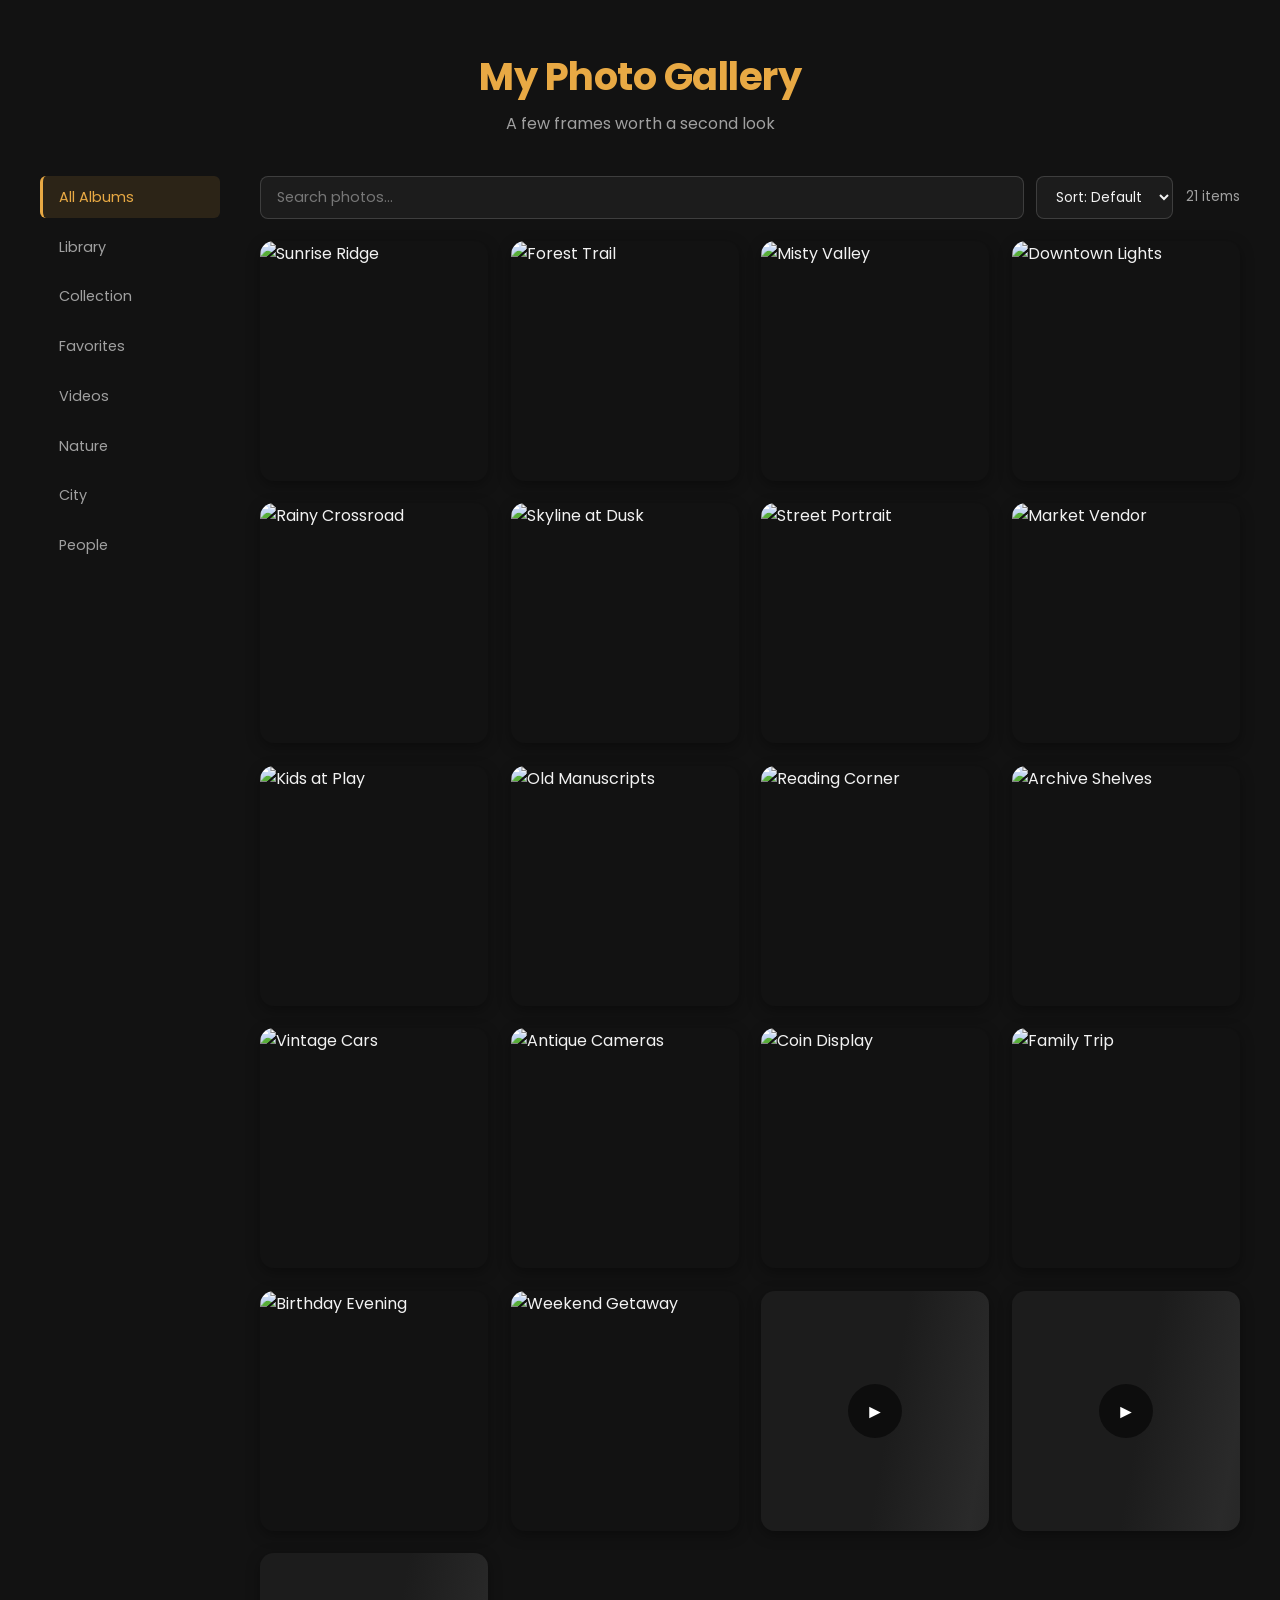
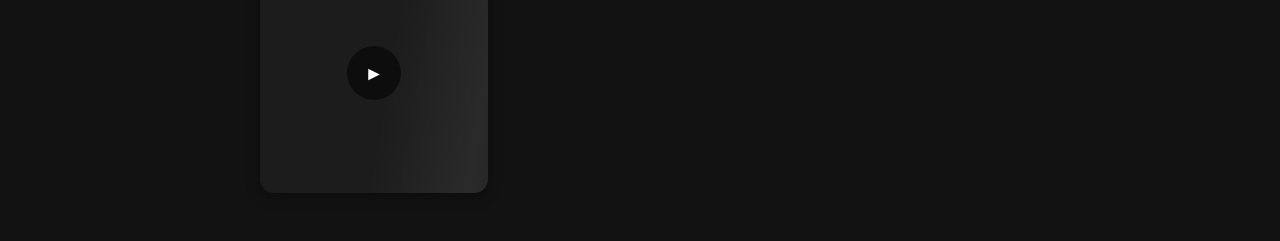
==== Photo Gallery/index.html @ d9623401 "Add files via upload" ====
<!DOCTYPE html>
<html lang="en">
<head>
<meta charset="UTF-8">
<meta name="viewport" content="width=device-width, initial-scale=1.0">
<title>My Photo Gallery</title>
<link rel="icon" href="data:image/svg+xml,<svg xmlns=%22http://www.w3.org/2000/svg%22 viewBox=%220 0 100 100%22><text y=%22.9em%22 font-size=%2290%22>📸</text></svg>">
<link rel="preconnect" href="https://fonts.googleapis.com">
<link href="https://fonts.googleapis.com/css2?family=Poppins:wght@400;600;700&display=swap" rel="stylesheet">
<link rel="stylesheet" href="style.css">
</head>
<body>

<header>
<h1>My Photo Gallery</h1>
<p class="subtitle">A few frames worth a second look</p>
</header>

<div class="layout">

<!-- Sidebar -->
<nav class="sidebar">
<button class="filter-btn active" data-filter="all">All Albums</button>
<button class="filter-btn" data-filter="library">Library</button>
<button class="filter-btn" data-filter="collection">Collection</button>
<button class="filter-btn" data-filter="favorites">Favorites</button>
<button class="filter-btn" data-filter="videos">Videos</button>
<button class="filter-btn" data-filter="nature">Nature</button>
<button class="filter-btn" data-filter="city">City</button>
<button class="filter-btn" data-filter="people">People</button>
</nav>

<!-- Gallery -->
<div class="gallery-wrap">
<div class="controls">
<input type="text" id="searchInput" placeholder="Search photos..." class="search-box">
<select id="sortSelect" class="sort-select">
<option value="default">Sort: Default</option>
<option value="name-asc">Name: A → Z</option>
<option value="name-desc">Name: Z → A</option>
<option value="category">Category</option>
</select>
<span class="photo-count" id="photoCount"></span>
</div>

<div class="gallery">
<div class="photo-card"><img class="gallery-media" src="https://picsum.photos/seed/nature1/400/300" alt="Sunrise Ridge" data-category="nature"></div>
<div class="photo-card"><img class="gallery-media" src="https://picsum.photos/seed/nature2/400/300" alt="Forest Trail" data-category="nature"></div>
<div class="photo-card"><img class="gallery-media" src="https://picsum.photos/seed/nature3/400/300" alt="Misty Valley" data-category="nature"></div>

<div class="photo-card"><img class="gallery-media" src="https://picsum.photos/seed/city1/400/300" alt="Downtown Lights" data-category="city"></div>
<div class="photo-card"><img class="gallery-media" src="https://picsum.photos/seed/city2/400/300" alt="Rainy Crossroad" data-category="city"></div>
<div class="photo-card"><img class="gallery-media" src="https://picsum.photos/seed/city3/400/300" alt="Skyline at Dusk" data-category="city"></div>

<div class="photo-card"><img class="gallery-media" src="https://picsum.photos/seed/people1/400/300" alt="Street Portrait" data-category="people"></div>
<div class="photo-card"><img class="gallery-media" src="https://picsum.photos/seed/people2/400/300" alt="Market Vendor" data-category="people"></div>
<div class="photo-card"><img class="gallery-media" src="https://picsum.photos/seed/people3/400/300" alt="Kids at Play" data-category="people"></div>

<div class="photo-card"><img class="gallery-media" src="https://picsum.photos/seed/library1/400/300" alt="Old Manuscripts" data-category="library"></div>
<div class="photo-card"><img class="gallery-media" src="https://picsum.photos/seed/library2/400/300" alt="Reading Corner" data-category="library"></div>
<div class="photo-card"><img class="gallery-media" src="https://picsum.photos/seed/library3/400/300" alt="Archive Shelves" data-category="library"></div>

<div class="photo-card"><img class="gallery-media" src="https://picsum.photos/seed/collection1/400/300" alt="Vintage Cars" data-category="collection"></div>
<div class="photo-card"><img class="gallery-media" src="https://picsum.photos/seed/collection2/400/300" alt="Antique Cameras" data-category="collection"></div>
<div class="photo-card"><img class="gallery-media" src="https://picsum.photos/seed/collection3/400/300" alt="Coin Display" data-category="collection"></div>

<div class="photo-card"><img class="gallery-media" src="https://picsum.photos/seed/favorites1/400/300" alt="Family Trip" data-category="favorites"></div>
<div class="photo-card"><img class="gallery-media" src="https://picsum.photos/seed/favorites2/400/300" alt="Birthday Evening" data-category="favorites"></div>
<div class="photo-card"><img class="gallery-media" src="https://picsum.photos/seed/favorites3/400/300" alt="Weekend Getaway" data-category="favorites"></div>

<div class="photo-card">
  <video class="gallery-media" data-category="videos" data-title="Big Buck Bunny" data-type="video" poster="https://picsum.photos/seed/videoposter1/400/300" preload="metadata" muted playsinline>
    <source src="https://commondatastorage.googleapis.com/gtv-videos-bucket/sample/BigBuckBunny.mp4" type="video/mp4">
  </video>
  <span class="play-icon">&#9658;</span>
</div>
<div class="photo-card">
  <video class="gallery-media" data-category="videos" data-title="Elephants Dream" data-type="video" poster="https://picsum.photos/seed/videoposter2/400/300" preload="metadata" muted playsinline>
    <source src="https://commondatastorage.googleapis.com/gtv-videos-bucket/sample/ElephantsDream.mp4" type="video/mp4">
  </video>
  <span class="play-icon">&#9658;</span>
</div>
<div class="photo-card">
  <video class="gallery-media" data-category="videos" data-title="For Bigger Blazes" data-type="video" poster="https://picsum.photos/seed/videoposter3/400/300" preload="metadata" muted playsinline>
    <source src="https://commondatastorage.googleapis.com/gtv-videos-bucket/sample/ForBiggerBlazes.mp4" type="video/mp4">
  </video>
  <span class="play-icon">&#9658;</span>
</div>
</div>
</div>

</div>

<!-- Lightbox overlay -->
<div class="lightbox" id="lightbox">
<span class="close-btn" id="closeBtn">&times;</span>
<span class="arrow prev" id="prevBtn">&#10094;</span>
<img id="lightbox-img" src="" alt="">
<video id="lightbox-video" controls playsinline></video>
<span class="arrow next" id="nextBtn">&#10095;</span>
<div class="lb-counter" id="lbCounter"></div>
</div>

<script src="script.js"></script>
</body>
</html>
---- Photo Gallery/style.css ----
:root {
  --accent: #e8a944;
}

* {
  box-sizing: border-box;
}

body {
  font-family: 'Poppins', sans-serif;
  background: #121212;
  color: #f2f2f2;
  margin: 0;
  padding: 3rem 1.5rem;
}

header {
  text-align: center;
  margin-bottom: 2.5rem;
}

h1 {
  font-size: 2.4rem;
  font-weight: 700;
  margin: 0 0 0.4rem;
  letter-spacing: -0.5px;
  color: var(--accent);
}

.subtitle {
  color: #a0a0a0;
  font-size: 1rem;
  margin: 0;
}

/* ---- Layout ---- */
.layout {
  display: flex;
  gap: 2.5rem;
  max-width: 1200px;
  margin: 0 auto;
  align-items: flex-start;
}

/* ---- Sidebar ---- */
.sidebar {
  display: flex;
  flex-direction: column;
  gap: 0.5rem;
  width: 180px;
  flex-shrink: 0;
  position: sticky;
  top: 2rem;
}

.filter-btn {
  font-family: 'Poppins', sans-serif;
  font-size: 0.9rem;
  text-align: left;
  padding: 0.65rem 1rem;
  border: none;
  border-left: 3px solid transparent;
  border-radius: 6px;
  background: transparent;
  color: #a0a0a0;
  cursor: pointer;
  transition: background 0.25s ease, color 0.25s ease, border-color 0.25s ease;
}

.filter-btn:hover {
  background: rgba(255, 255, 255, 0.06);
  color: #ffffff;
}

.filter-btn.active {
  background: rgba(232, 169, 68, 0.12);
  color: var(--accent);
  border-left: 3px solid var(--accent);
}

/* ---- Controls bar ---- */
.gallery-wrap {
  flex: 1;
  min-width: 0;
}

.controls {
  display: flex;
  align-items: center;
  gap: 0.8rem;
  flex-wrap: wrap;
  margin-bottom: 1.4rem;
}

.search-box {
  font-family: 'Poppins', sans-serif;
  font-size: 0.9rem;
  padding: 0.6rem 1rem;
  border: 1px solid rgba(255, 255, 255, 0.15);
  border-radius: 8px;
  background: #1c1c1c;
  color: #f2f2f2;
  flex: 1;
  min-width: 160px;
  outline: none;
  transition: border-color 0.25s ease;
}

.search-box:focus {
  border-color: var(--accent);
}

.search-box::placeholder {
  color: #777;
}

.sort-select {
  font-family: 'Poppins', sans-serif;
  font-size: 0.85rem;
  padding: 0.6rem 0.9rem;
  border: 1px solid rgba(255, 255, 255, 0.15);
  border-radius: 8px;
  background: #1c1c1c;
  color: #f2f2f2;
  cursor: pointer;
  outline: none;
}

.photo-count {
  font-size: 0.85rem;
  color: #a0a0a0;
  white-space: nowrap;
}

/* ---- Gallery grid ---- */
.gallery {
  display: grid;
  grid-template-columns: repeat(auto-fit, minmax(220px, 1fr));
  gap: 1.4rem;
}

.photo-card {
  position: relative;
  border-radius: 14px;
  overflow: hidden;
  box-shadow: 0 4px 14px rgba(0, 0, 0, 0.35);
  background: linear-gradient(100deg, #1c1c1c 30%, #2a2a2a 50%, #1c1c1c 70%);
  background-size: 200% 100%;
  animation: shimmer 1.4s ease-in-out infinite;
  transform: perspective(700px) rotateX(0deg) rotateY(0deg) translateY(0) scale(1);
  transition: transform 0.15s ease-out, box-shadow 0.35s ease;
  will-change: transform;
}

.photo-card:hover {
  box-shadow: 0 16px 32px rgba(232, 169, 68, 0.18), 0 10px 24px rgba(0, 0, 0, 0.5);
}

.photo-card.loaded {
  animation: none;
  background: none;
}

@keyframes shimmer {
  0%   { background-position: 200% 0; }
  100% { background-position: -200% 0; }
}

.gallery img.gallery-media {
  width: 100%;
  height: 240px;
  object-fit: cover;
  display: block;
  cursor: pointer;
  opacity: 0;
  transform: scale(1.04);
  transition: opacity 0.6s ease, transform 0.6s ease, filter 0.35s ease;
  pointer-events: none;
}

.gallery img.gallery-media.loaded {
  opacity: 1;
  transform: scale(1);
}

.photo-card:hover img.gallery-media.loaded {
  filter: brightness(1.05);
}

/* ---- Video thumbnails ---- */
video.gallery-media {
  width: 100%;
  height: 240px;
  object-fit: cover;
  display: block;
  cursor: pointer;
  opacity: 0;
  transform: scale(1.04);
  transition: opacity 0.6s ease, transform 0.6s ease, filter 0.35s ease;
}

video.gallery-media.loaded {
  opacity: 1;
  transform: scale(1);
}

.play-icon {
  position: absolute;
  top: 50%;
  left: 50%;
  transform: translate(-50%, -50%);
  width: 54px;
  height: 54px;
  border-radius: 50%;
  background: rgba(0, 0, 0, 0.55);
  color: #fff;
  display: flex;
  align-items: center;
  justify-content: center;
  font-size: 1.2rem;
  pointer-events: none;
  transition: background 0.25s ease, transform 0.25s ease;
}

.photo-card:hover .play-icon {
  background: var(--accent);
  transform: translate(-50%, -50%) scale(1.1);
}

/* ---- Lightbox ---- */
.lightbox {
  display: none;
  position: fixed;
  top: 0;
  left: 0;
  width: 100%;
  height: 100%;
  background: rgba(0, 0, 0, 0.94);
  justify-content: center;
  align-items: center;
  z-index: 999;
  backdrop-filter: blur(4px);
}

.lightbox.active {
  display: flex;
}

.lightbox img {
  max-width: 85%;
  max-height: 80%;
  border-radius: 10px;
  box-shadow: 0 20px 50px rgba(0, 0, 0, 0.6);
  animation: fadeIn 0.35s ease;
}

#lightbox-video {
  max-width: 85%;
  max-height: 80%;
  border-radius: 10px;
  box-shadow: 0 20px 50px rgba(0, 0, 0, 0.6);
  display: none;
}

#lightbox-video.active {
  display: block;
}

@keyframes fadeIn {
  from { opacity: 0; transform: scale(0.94); }
  to   { opacity: 1; transform: scale(1); }
}

.close-btn,
.arrow {
  position: absolute;
  color: #f2f2f2;
  font-size: 1.8rem;
  cursor: pointer;
  user-select: none;
  width: 46px;
  height: 46px;
  display: flex;
  align-items: center;
  justify-content: center;
  border-radius: 50%;
  background: rgba(255, 255, 255, 0.08);
  transition: background 0.25s ease, transform 0.25s ease, color 0.25s ease;
}

.close-btn:hover,
.arrow:hover {
  background: rgba(232, 169, 68, 0.15);
  color: var(--accent);
  transform: scale(1.08);
}

.close-btn {
  top: 24px;
  right: 30px;
}

.arrow.prev {
  left: 25px;
  top: 50%;
  transform: translateY(-50%);
}

.arrow.prev:hover {
  transform: translateY(-50%) scale(1.08);
}

.arrow.next {
  right: 25px;
  top: 50%;
  transform: translateY(-50%);
}

.arrow.next:hover {
  transform: translateY(-50%) scale(1.08);
}

.lb-counter {
  position: absolute;
  bottom: 24px;
  left: 50%;
  transform: translateX(-50%);
  font-size: 0.85rem;
  color: var(--accent);
  letter-spacing: 0.03em;
}

/* ---- Mobile overrides ---- */
@media (max-width: 500px) {
  .layout {
    flex-direction: column;
  }
  .sidebar {
    flex-direction: row;
    flex-wrap: wrap;
    width: 100%;
    position: static;
  }
  .filter-btn {
    border-left: none;
    border-bottom: 3px solid transparent;
  }
  .filter-btn.active {
    border-left: none;
    border-bottom: 3px solid var(--accent);
  }
  h1 {
    font-size: 1.8rem;
  }
  .gallery img.gallery-media,
  video.gallery-media {
    height: 180px;
  }
  .close-btn, .arrow {
    width: 38px;
    height: 38px;
    font-size: 1.3rem;
  }
  .photo-card {
    transform: none !important;
  }
}
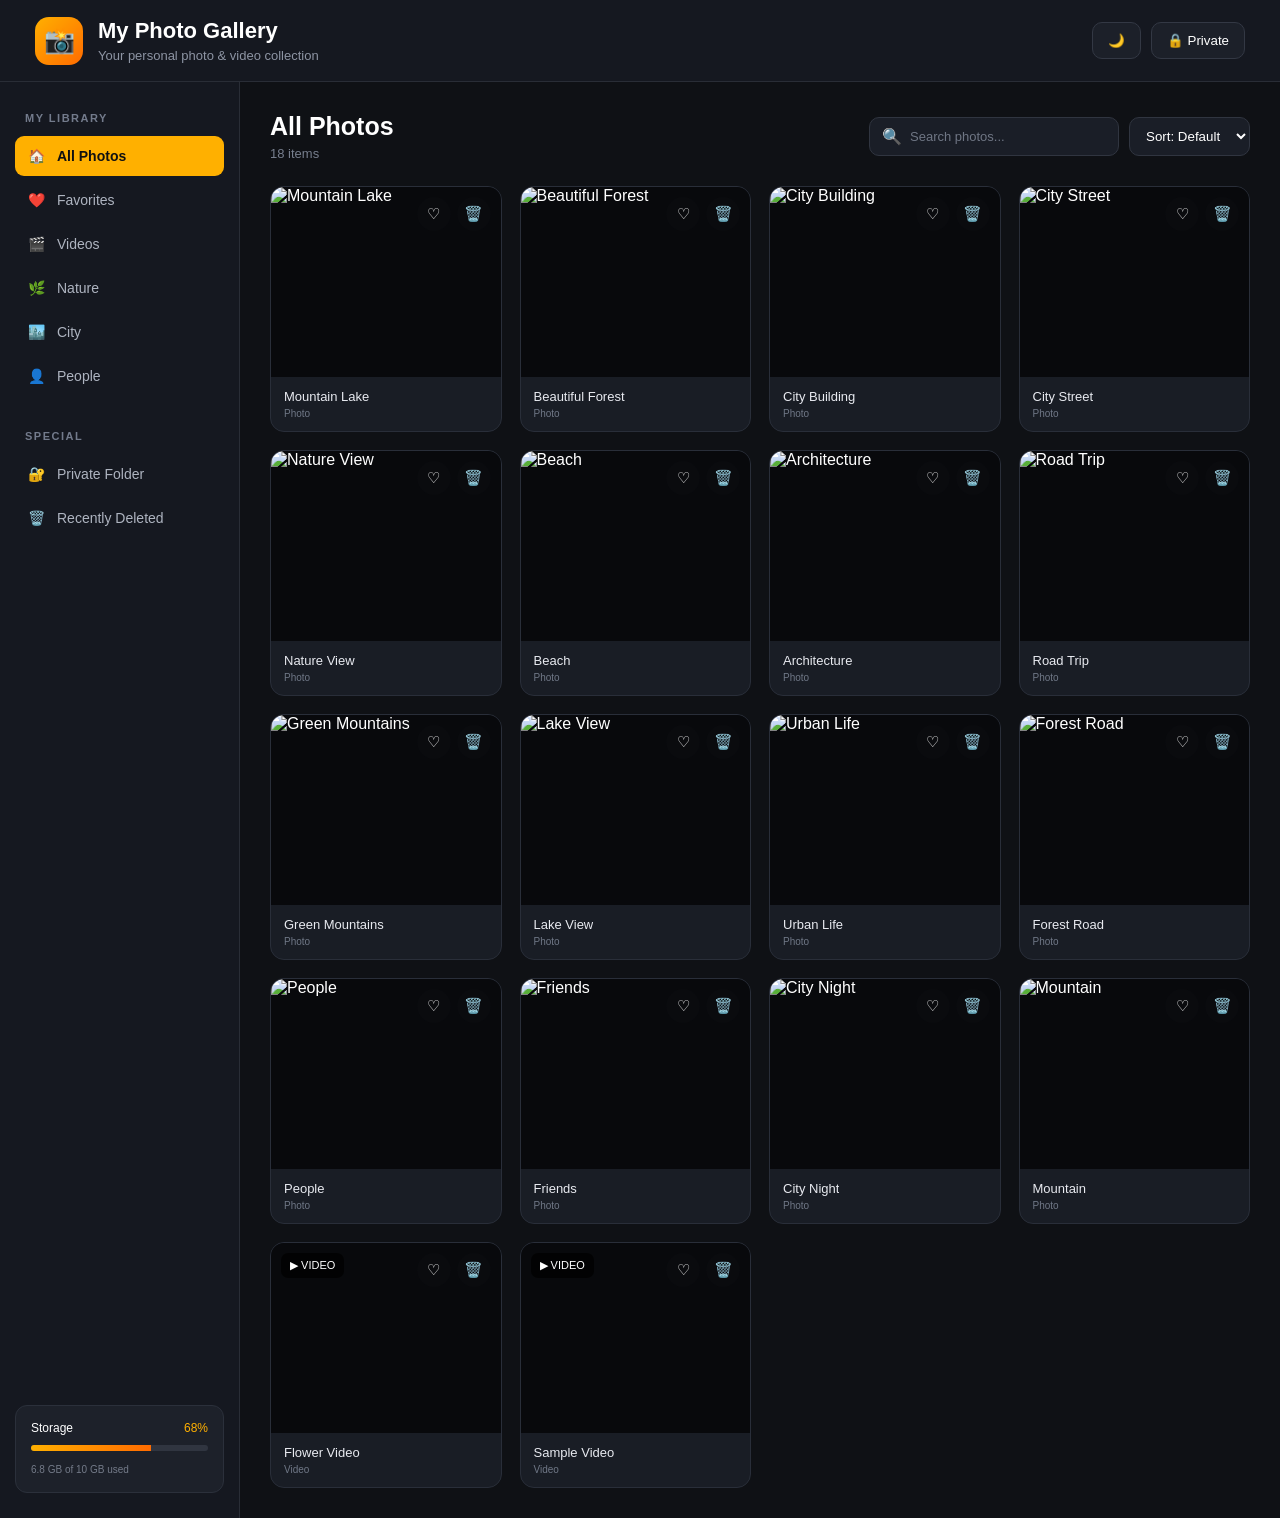
==== commit 392fd641: "Add files via upload" ====
--- a/Photo Gallery/index.html
+++ b/Photo Gallery/index.html
@@ -1,106 +1,298 @@
 <!DOCTYPE html>
 <html lang="en">
+
 <head>
-<meta charset="UTF-8">
-<meta name="viewport" content="width=device-width, initial-scale=1.0">
-<title>My Photo Gallery</title>
-<link rel="icon" href="data:image/svg+xml,<svg xmlns=%22http://www.w3.org/2000/svg%22 viewBox=%220 0 100 100%22><text y=%22.9em%22 font-size=%2290%22>📸</text></svg>">
-<link rel="preconnect" href="https://fonts.googleapis.com">
-<link href="https://fonts.googleapis.com/css2?family=Poppins:wght@400;600;700&display=swap" rel="stylesheet">
-<link rel="stylesheet" href="style.css">
+    <meta charset="UTF-8">
+    <meta name="viewport" content="width=device-width, initial-scale=1.0">
+
+    <title>My Photo Gallery</title>
+
+    <link rel="stylesheet" href="style.css">
 </head>
+
 <body>
 
-<header>
-<h1>My Photo Gallery</h1>
-<p class="subtitle">A few frames worth a second look</p>
-</header>
-
-<div class="layout">
-
-<!-- Sidebar -->
-<nav class="sidebar">
-<button class="filter-btn active" data-filter="all">All Albums</button>
-<button class="filter-btn" data-filter="library">Library</button>
-<button class="filter-btn" data-filter="collection">Collection</button>
-<button class="filter-btn" data-filter="favorites">Favorites</button>
-<button class="filter-btn" data-filter="videos">Videos</button>
-<button class="filter-btn" data-filter="nature">Nature</button>
-<button class="filter-btn" data-filter="city">City</button>
-<button class="filter-btn" data-filter="people">People</button>
-</nav>
-
-<!-- Gallery -->
-<div class="gallery-wrap">
-<div class="controls">
-<input type="text" id="searchInput" placeholder="Search photos..." class="search-box">
-<select id="sortSelect" class="sort-select">
-<option value="default">Sort: Default</option>
-<option value="name-asc">Name: A → Z</option>
-<option value="name-desc">Name: Z → A</option>
-<option value="category">Category</option>
-</select>
-<span class="photo-count" id="photoCount"></span>
-</div>
-
-<div class="gallery">
-<div class="photo-card"><img class="gallery-media" src="https://picsum.photos/seed/nature1/400/300" alt="Sunrise Ridge" data-category="nature"></div>
-<div class="photo-card"><img class="gallery-media" src="https://picsum.photos/seed/nature2/400/300" alt="Forest Trail" data-category="nature"></div>
-<div class="photo-card"><img class="gallery-media" src="https://picsum.photos/seed/nature3/400/300" alt="Misty Valley" data-category="nature"></div>
-
-<div class="photo-card"><img class="gallery-media" src="https://picsum.photos/seed/city1/400/300" alt="Downtown Lights" data-category="city"></div>
-<div class="photo-card"><img class="gallery-media" src="https://picsum.photos/seed/city2/400/300" alt="Rainy Crossroad" data-category="city"></div>
-<div class="photo-card"><img class="gallery-media" src="https://picsum.photos/seed/city3/400/300" alt="Skyline at Dusk" data-category="city"></div>
-
-<div class="photo-card"><img class="gallery-media" src="https://picsum.photos/seed/people1/400/300" alt="Street Portrait" data-category="people"></div>
-<div class="photo-card"><img class="gallery-media" src="https://picsum.photos/seed/people2/400/300" alt="Market Vendor" data-category="people"></div>
-<div class="photo-card"><img class="gallery-media" src="https://picsum.photos/seed/people3/400/300" alt="Kids at Play" data-category="people"></div>
-
-<div class="photo-card"><img class="gallery-media" src="https://picsum.photos/seed/library1/400/300" alt="Old Manuscripts" data-category="library"></div>
-<div class="photo-card"><img class="gallery-media" src="https://picsum.photos/seed/library2/400/300" alt="Reading Corner" data-category="library"></div>
-<div class="photo-card"><img class="gallery-media" src="https://picsum.photos/seed/library3/400/300" alt="Archive Shelves" data-category="library"></div>
-
-<div class="photo-card"><img class="gallery-media" src="https://picsum.photos/seed/collection1/400/300" alt="Vintage Cars" data-category="collection"></div>
-<div class="photo-card"><img class="gallery-media" src="https://picsum.photos/seed/collection2/400/300" alt="Antique Cameras" data-category="collection"></div>
-<div class="photo-card"><img class="gallery-media" src="https://picsum.photos/seed/collection3/400/300" alt="Coin Display" data-category="collection"></div>
-
-<div class="photo-card"><img class="gallery-media" src="https://picsum.photos/seed/favorites1/400/300" alt="Family Trip" data-category="favorites"></div>
-<div class="photo-card"><img class="gallery-media" src="https://picsum.photos/seed/favorites2/400/300" alt="Birthday Evening" data-category="favorites"></div>
-<div class="photo-card"><img class="gallery-media" src="https://picsum.photos/seed/favorites3/400/300" alt="Weekend Getaway" data-category="favorites"></div>
-
-<div class="photo-card">
-  <video class="gallery-media" data-category="videos" data-title="Big Buck Bunny" data-type="video" poster="https://picsum.photos/seed/videoposter1/400/300" preload="metadata" muted playsinline>
-    <source src="https://commondatastorage.googleapis.com/gtv-videos-bucket/sample/BigBuckBunny.mp4" type="video/mp4">
-  </video>
-  <span class="play-icon">&#9658;</span>
-</div>
-<div class="photo-card">
-  <video class="gallery-media" data-category="videos" data-title="Elephants Dream" data-type="video" poster="https://picsum.photos/seed/videoposter2/400/300" preload="metadata" muted playsinline>
-    <source src="https://commondatastorage.googleapis.com/gtv-videos-bucket/sample/ElephantsDream.mp4" type="video/mp4">
-  </video>
-  <span class="play-icon">&#9658;</span>
-</div>
-<div class="photo-card">
-  <video class="gallery-media" data-category="videos" data-title="For Bigger Blazes" data-type="video" poster="https://picsum.photos/seed/videoposter3/400/300" preload="metadata" muted playsinline>
-    <source src="https://commondatastorage.googleapis.com/gtv-videos-bucket/sample/ForBiggerBlazes.mp4" type="video/mp4">
-  </video>
-  <span class="play-icon">&#9658;</span>
-</div>
-</div>
-</div>
-
-</div>
-
-<!-- Lightbox overlay -->
-<div class="lightbox" id="lightbox">
-<span class="close-btn" id="closeBtn">&times;</span>
-<span class="arrow prev" id="prevBtn">&#10094;</span>
-<img id="lightbox-img" src="" alt="">
-<video id="lightbox-video" controls playsinline></video>
-<span class="arrow next" id="nextBtn">&#10095;</span>
-<div class="lb-counter" id="lbCounter"></div>
-</div>
-
-<script src="script.js"></script>
+    <!-- HEADER -->
+    <header>
+
+        <div class="logo-area">
+            <div class="logo">📸</div>
+
+            <div>
+                <h1>My Photo Gallery</h1>
+                <p>Your personal photo & video collection</p>
+            </div>
+        </div>
+
+        <div class="header-actions">
+            <button id="themeButton" class="header-button">
+                🌙
+            </button>
+
+            <button id="privateHeaderButton" class="header-button">
+                🔒 Private
+            </button>
+        </div>
+
+    </header>
+
+
+    <!-- MAIN LAYOUT -->
+    <div class="layout">
+
+        <!-- SIDEBAR -->
+        <aside class="sidebar">
+
+            <h3>MY LIBRARY</h3>
+
+            <button class="filter-btn active" data-category="all">
+                🏠
+                <span>All Photos</span>
+            </button>
+
+            <button class="filter-btn" data-category="favorites">
+                ❤️
+                <span>Favorites</span>
+            </button>
+
+            <button class="filter-btn" data-category="videos">
+                🎬
+                <span>Videos</span>
+            </button>
+
+            <button class="filter-btn" data-category="nature">
+                🌿
+                <span>Nature</span>
+            </button>
+
+            <button class="filter-btn" data-category="city">
+                🏙️
+                <span>City</span>
+            </button>
+
+            <button class="filter-btn" data-category="people">
+                👤
+                <span>People</span>
+            </button>
+
+
+            <h3 class="sidebar-title">SPECIAL</h3>
+
+            <button class="filter-btn" data-category="private">
+                🔐
+                <span>Private Folder</span>
+            </button>
+
+            <button class="filter-btn" data-category="deleted">
+                🗑️
+                <span>Recently Deleted</span>
+            </button>
+
+
+            <div class="sidebar-bottom">
+
+                <div class="storage-box">
+
+                    <div class="storage-title">
+                        <span>Storage</span>
+                        <span>68%</span>
+                    </div>
+
+                    <div class="storage-bar">
+                        <div class="storage-progress"></div>
+                    </div>
+
+                    <small>6.8 GB of 10 GB used</small>
+
+                </div>
+
+            </div>
+
+        </aside>
+
+
+        <!-- MAIN CONTENT -->
+        <main>
+
+            <!-- TOP CONTROLS -->
+            <div class="top-controls">
+
+                <div>
+                    <h2 id="pageTitle">All Photos</h2>
+                    <p id="photoCount">0 items</p>
+                </div>
+
+
+                <div class="controls">
+
+                    <div class="search-box">
+
+                        <span>🔍</span>
+
+                        <input
+                            type="text"
+                            id="searchInput"
+                            placeholder="Search photos..."
+                        >
+
+                    </div>
+
+
+                    <select id="sortSelect">
+
+                        <option value="default">
+                            Sort: Default
+                        </option>
+
+                        <option value="name">
+                            Name
+                        </option>
+
+                        <option value="type">
+                            Type
+                        </option>
+
+                    </select>
+
+                </div>
+
+            </div>
+
+
+            <!-- GALLERY -->
+            <section class="gallery" id="gallery">
+
+                <!-- JavaScript will create gallery items here -->
+
+            </section>
+
+
+            <!-- EMPTY MESSAGE -->
+            <div class="empty-message" id="emptyMessage">
+
+                <div class="empty-icon">📂</div>
+
+                <h2>No items found</h2>
+
+                <p>
+                    There are no photos or videos in this section.
+                </p>
+
+            </div>
+
+        </main>
+
+    </div>
+
+
+    <!-- LIGHTBOX -->
+    <div class="lightbox" id="lightbox">
+
+        <button class="lightbox-close" id="closeLightbox">
+            ✕
+        </button>
+
+
+        <button class="lightbox-arrow previous" id="previousButton">
+            ❮
+        </button>
+
+
+        <div class="lightbox-content">
+
+            <img
+                id="lightboxImage"
+                src=""
+                alt="Preview"
+            >
+
+
+            <video
+                id="lightboxVideo"
+                controls
+                playsinline
+            >
+                <source id="lightboxVideoSource" src="">
+                Your browser does not support video.
+            </video>
+
+
+            <div class="lightbox-info">
+
+                <h3 id="lightboxTitle">
+                    Photo
+                </h3>
+
+                <p id="lightboxCounter">
+                    1 / 1
+                </p>
+
+            </div>
+
+        </div>
+
+
+        <button class="lightbox-arrow next" id="nextButton">
+            ❯
+        </button>
+
+    </div>
+
+
+    <!-- PASSWORD MODAL -->
+    <div class="password-modal" id="passwordModal">
+
+        <div class="password-box">
+
+            <div class="lock-icon">
+                🔐
+            </div>
+
+            <h2>Private Folder</h2>
+
+            <p>
+                Enter your password to continue.
+            </p>
+
+            <input
+                type="password"
+                id="privatePassword"
+                placeholder="Enter password"
+            >
+
+            <p
+                class="password-error"
+                id="passwordError"
+            >
+                Incorrect password
+            </p>
+
+            <div class="password-buttons">
+
+                <button
+                    class="cancel-button"
+                    id="cancelPassword"
+                >
+                    Cancel
+                </button>
+
+                <button
+                    class="unlock-button"
+                    id="unlockPassword"
+                >
+                    Unlock
+                </button>
+
+            </div>
+
+        </div>
+
+    </div>
+
+
+    <!-- JAVASCRIPT -->
+    <script src="script.js"></script>
+
 </body>
+
 </html>
--- a/Photo Gallery/style.css
+++ b/Photo Gallery/style.css
@@ -1,367 +1,1059 @@
-:root {
-  --accent: #e8a944;
-}
+/* ================================
+   GENERAL
+================================ */
 
 * {
-  box-sizing: border-box;
+    margin: 0;
+    padding: 0;
+    box-sizing: border-box;
 }
 
 body {
-  font-family: 'Poppins', sans-serif;
-  background: #121212;
-  color: #f2f2f2;
-  margin: 0;
-  padding: 3rem 1.5rem;
-}
+    font-family: Arial, Helvetica, sans-serif;
+    background: #0f1115;
+    color: #ffffff;
+    min-height: 100vh;
+}
+
+button,
+input,
+select {
+    font-family: inherit;
+}
+
+
+/* ================================
+   HEADER
+================================ */
 
 header {
-  text-align: center;
-  margin-bottom: 2.5rem;
-}
-
-h1 {
-  font-size: 2.4rem;
-  font-weight: 700;
-  margin: 0 0 0.4rem;
-  letter-spacing: -0.5px;
-  color: var(--accent);
-}
-
-.subtitle {
-  color: #a0a0a0;
-  font-size: 1rem;
-  margin: 0;
-}
-
-/* ---- Layout ---- */
+    height: 82px;
+    padding: 0 35px;
+
+    display: flex;
+    align-items: center;
+    justify-content: space-between;
+
+    background: #151820;
+    border-bottom: 1px solid #292d36;
+}
+
+.logo-area {
+    display: flex;
+    align-items: center;
+    gap: 15px;
+}
+
+.logo {
+    width: 48px;
+    height: 48px;
+
+    display: flex;
+    align-items: center;
+    justify-content: center;
+
+    border-radius: 14px;
+
+    background: linear-gradient(
+        135deg,
+        #ffb000,
+        #ff6b00
+    );
+
+    font-size: 25px;
+}
+
+.logo-area h1 {
+    font-size: 22px;
+    margin-bottom: 4px;
+}
+
+.logo-area p {
+    color: #8d94a3;
+    font-size: 13px;
+}
+
+.header-actions {
+    display: flex;
+    gap: 10px;
+}
+
+.header-button {
+    border: 1px solid #333844;
+    background: #1c2029;
+    color: #ffffff;
+
+    padding: 10px 15px;
+
+    border-radius: 10px;
+
+    cursor: pointer;
+
+    transition: 0.2s;
+}
+
+.header-button:hover {
+    background: #272c37;
+    border-color: #ffb000;
+}
+
+
+/* ================================
+   LAYOUT
+================================ */
+
 .layout {
-  display: flex;
-  gap: 2.5rem;
-  max-width: 1200px;
-  margin: 0 auto;
-  align-items: flex-start;
-}
-
-/* ---- Sidebar ---- */
+    display: flex;
+    min-height: calc(100vh - 82px);
+}
+
+
+/* ================================
+   SIDEBAR
+================================ */
+
 .sidebar {
-  display: flex;
-  flex-direction: column;
-  gap: 0.5rem;
-  width: 180px;
-  flex-shrink: 0;
-  position: sticky;
-  top: 2rem;
-}
+    width: 240px;
+    background: #151820;
+    border-right: 1px solid #292d36;
+
+    padding: 25px 15px;
+
+    display: flex;
+    flex-direction: column;
+}
+
+.sidebar h3 {
+    color: #737b8c;
+    font-size: 11px;
+    letter-spacing: 1.5px;
+
+    margin: 5px 10px 12px;
+}
+
+.sidebar-title {
+    margin-top: 30px !important;
+}
+
 
 .filter-btn {
-  font-family: 'Poppins', sans-serif;
-  font-size: 0.9rem;
-  text-align: left;
-  padding: 0.65rem 1rem;
-  border: none;
-  border-left: 3px solid transparent;
-  border-radius: 6px;
-  background: transparent;
-  color: #a0a0a0;
-  cursor: pointer;
-  transition: background 0.25s ease, color 0.25s ease, border-color 0.25s ease;
+    width: 100%;
+
+    display: flex;
+    align-items: center;
+
+    gap: 12px;
+
+    border: none;
+
+    background: transparent;
+
+    color: #aeb4c0;
+
+    padding: 12px 13px;
+
+    margin-bottom: 4px;
+
+    border-radius: 9px;
+
+    cursor: pointer;
+
+    text-align: left;
+
+    font-size: 14px;
+
+    transition: 0.2s;
 }
 
 .filter-btn:hover {
-  background: rgba(255, 255, 255, 0.06);
-  color: #ffffff;
+    background: #20242e;
+    color: #ffffff;
 }
 
 .filter-btn.active {
-  background: rgba(232, 169, 68, 0.12);
-  color: var(--accent);
-  border-left: 3px solid var(--accent);
-}
-
-/* ---- Controls bar ---- */
-.gallery-wrap {
-  flex: 1;
-  min-width: 0;
+    background: #ffb000;
+    color: #111111;
+    font-weight: bold;
+}
+
+.sidebar-bottom {
+    margin-top: auto;
+}
+
+.storage-box {
+    background: #1d212a;
+
+    border: 1px solid #2b303b;
+
+    padding: 15px;
+
+    border-radius: 12px;
+}
+
+.storage-title {
+    display: flex;
+    justify-content: space-between;
+
+    font-size: 12px;
+
+    margin-bottom: 10px;
+}
+
+.storage-title span:last-child {
+    color: #ffb000;
+}
+
+.storage-bar {
+    width: 100%;
+    height: 6px;
+
+    background: #303540;
+
+    border-radius: 10px;
+
+    overflow: hidden;
+
+    margin-bottom: 8px;
+}
+
+.storage-progress {
+    width: 68%;
+    height: 100%;
+
+    background: linear-gradient(
+        90deg,
+        #ffb000,
+        #ff6b00
+    );
+}
+
+.storage-box small {
+    color: #747b89;
+    font-size: 10px;
+}
+
+
+/* ================================
+   MAIN
+================================ */
+
+main {
+    flex: 1;
+
+    padding: 30px;
+
+    overflow: hidden;
+}
+
+.top-controls {
+    display: flex;
+
+    justify-content: space-between;
+    align-items: center;
+
+    margin-bottom: 25px;
+}
+
+.top-controls h2 {
+    font-size: 25px;
+    margin-bottom: 5px;
+}
+
+#photoCount {
+    color: #777f8e;
+    font-size: 13px;
 }
 
 .controls {
-  display: flex;
-  align-items: center;
-  gap: 0.8rem;
-  flex-wrap: wrap;
-  margin-bottom: 1.4rem;
-}
+    display: flex;
+    gap: 10px;
+}
+
+
+/* ================================
+   SEARCH
+================================ */
 
 .search-box {
-  font-family: 'Poppins', sans-serif;
-  font-size: 0.9rem;
-  padding: 0.6rem 1rem;
-  border: 1px solid rgba(255, 255, 255, 0.15);
-  border-radius: 8px;
-  background: #1c1c1c;
-  color: #f2f2f2;
-  flex: 1;
-  min-width: 160px;
-  outline: none;
-  transition: border-color 0.25s ease;
-}
-
-.search-box:focus {
-  border-color: var(--accent);
-}
-
-.search-box::placeholder {
-  color: #777;
-}
-
-.sort-select {
-  font-family: 'Poppins', sans-serif;
-  font-size: 0.85rem;
-  padding: 0.6rem 0.9rem;
-  border: 1px solid rgba(255, 255, 255, 0.15);
-  border-radius: 8px;
-  background: #1c1c1c;
-  color: #f2f2f2;
-  cursor: pointer;
-  outline: none;
-}
-
-.photo-count {
-  font-size: 0.85rem;
-  color: #a0a0a0;
-  white-space: nowrap;
-}
-
-/* ---- Gallery grid ---- */
+    width: 250px;
+
+    display: flex;
+    align-items: center;
+
+    gap: 8px;
+
+    background: #1a1e27;
+
+    border: 1px solid #303540;
+
+    border-radius: 10px;
+
+    padding: 0 12px;
+}
+
+.search-box span {
+    color: #747b88;
+}
+
+.search-box input {
+    width: 100%;
+
+    border: none;
+    outline: none;
+
+    background: transparent;
+
+    color: #ffffff;
+
+    padding: 11px 0;
+
+    font-size: 13px;
+}
+
+.search-box input::placeholder {
+    color: #6f7684;
+}
+
+
+/* ================================
+   SORT
+================================ */
+
+#sortSelect {
+    background: #1a1e27;
+
+    color: #ffffff;
+
+    border: 1px solid #303540;
+
+    border-radius: 10px;
+
+    padding: 0 12px;
+
+    outline: none;
+
+    cursor: pointer;
+}
+
+#sortSelect:focus {
+    border-color: #ffb000;
+}
+
+
+/* ================================
+   GALLERY
+================================ */
+
 .gallery {
-  display: grid;
-  grid-template-columns: repeat(auto-fit, minmax(220px, 1fr));
-  gap: 1.4rem;
-}
-
-.photo-card {
-  position: relative;
-  border-radius: 14px;
-  overflow: hidden;
-  box-shadow: 0 4px 14px rgba(0, 0, 0, 0.35);
-  background: linear-gradient(100deg, #1c1c1c 30%, #2a2a2a 50%, #1c1c1c 70%);
-  background-size: 200% 100%;
-  animation: shimmer 1.4s ease-in-out infinite;
-  transform: perspective(700px) rotateX(0deg) rotateY(0deg) translateY(0) scale(1);
-  transition: transform 0.15s ease-out, box-shadow 0.35s ease;
-  will-change: transform;
-}
-
-.photo-card:hover {
-  box-shadow: 0 16px 32px rgba(232, 169, 68, 0.18), 0 10px 24px rgba(0, 0, 0, 0.5);
-}
-
-.photo-card.loaded {
-  animation: none;
-  background: none;
-}
-
-@keyframes shimmer {
-  0%   { background-position: 200% 0; }
-  100% { background-position: -200% 0; }
-}
-
-.gallery img.gallery-media {
-  width: 100%;
-  height: 240px;
-  object-fit: cover;
-  display: block;
-  cursor: pointer;
-  opacity: 0;
-  transform: scale(1.04);
-  transition: opacity 0.6s ease, transform 0.6s ease, filter 0.35s ease;
-  pointer-events: none;
-}
-
-.gallery img.gallery-media.loaded {
-  opacity: 1;
-  transform: scale(1);
-}
-
-.photo-card:hover img.gallery-media.loaded {
-  filter: brightness(1.05);
-}
-
-/* ---- Video thumbnails ---- */
-video.gallery-media {
-  width: 100%;
-  height: 240px;
-  object-fit: cover;
-  display: block;
-  cursor: pointer;
-  opacity: 0;
-  transform: scale(1.04);
-  transition: opacity 0.6s ease, transform 0.6s ease, filter 0.35s ease;
-}
-
-video.gallery-media.loaded {
-  opacity: 1;
-  transform: scale(1);
-}
-
-.play-icon {
-  position: absolute;
-  top: 50%;
-  left: 50%;
-  transform: translate(-50%, -50%);
-  width: 54px;
-  height: 54px;
-  border-radius: 50%;
-  background: rgba(0, 0, 0, 0.55);
-  color: #fff;
-  display: flex;
-  align-items: center;
-  justify-content: center;
-  font-size: 1.2rem;
-  pointer-events: none;
-  transition: background 0.25s ease, transform 0.25s ease;
-}
-
-.photo-card:hover .play-icon {
-  background: var(--accent);
-  transform: translate(-50%, -50%) scale(1.1);
-}
-
-/* ---- Lightbox ---- */
+    display: grid;
+
+    grid-template-columns: repeat(
+        auto-fill,
+        minmax(220px, 1fr)
+    );
+
+    gap: 18px;
+}
+
+
+/* ================================
+   CARD
+================================ */
+
+.gallery-card {
+    position: relative;
+
+    background: #191d25;
+
+    border: 1px solid #292e39;
+
+    border-radius: 14px;
+
+    overflow: hidden;
+
+    transition: 0.25s;
+
+    animation: cardAppear 0.3s ease;
+}
+
+.gallery-card:hover {
+    transform: translateY(-5px);
+
+    border-color: #ffb000;
+
+    box-shadow:
+        0 12px 30px rgba(0, 0, 0, 0.35);
+}
+
+@keyframes cardAppear {
+
+    from {
+        opacity: 0;
+        transform: translateY(10px);
+    }
+
+    to {
+        opacity: 1;
+        transform: translateY(0);
+    }
+
+}
+
+
+/* ================================
+   MEDIA
+================================ */
+
+.gallery-media {
+    width: 100%;
+
+    height: 190px;
+
+    display: block;
+
+    object-fit: cover;
+
+    cursor: pointer;
+
+    background: #08090c;
+}
+
+.gallery-card video {
+    pointer-events: auto;
+}
+
+
+/* ================================
+   CARD INFO
+================================ */
+
+.card-info {
+    padding: 12px 13px;
+
+    display: flex;
+
+    align-items: center;
+
+    justify-content: space-between;
+}
+
+.card-title {
+    overflow: hidden;
+
+    white-space: nowrap;
+
+    text-overflow: ellipsis;
+
+    font-size: 13px;
+
+    color: #e8eaf0;
+}
+
+.card-type {
+    color: #707887;
+
+    font-size: 10px;
+
+    margin-top: 4px;
+}
+
+
+/* ================================
+   CARD BUTTONS
+================================ */
+
+.card-buttons {
+    position: absolute;
+
+    top: 10px;
+    right: 10px;
+
+    display: flex;
+
+    gap: 6px;
+}
+
+.card-button {
+    width: 34px;
+    height: 34px;
+
+    display: flex;
+
+    align-items: center;
+    justify-content: center;
+
+    border: none;
+
+    border-radius: 50%;
+
+    background: rgba(10, 12, 16, 0.8);
+
+    color: #ffffff;
+
+    cursor: pointer;
+
+    font-size: 15px;
+
+    transition: 0.2s;
+}
+
+.card-button:hover {
+    transform: scale(1.1);
+
+    background: #ffb000;
+
+    color: #111111;
+}
+
+.favorite-button.active {
+    color: #ff4d6d;
+}
+
+
+/* ================================
+   VIDEO BADGE
+================================ */
+
+.video-badge {
+    position: absolute;
+
+    left: 10px;
+    top: 10px;
+
+    padding: 6px 9px;
+
+    border-radius: 7px;
+
+    background: rgba(0, 0, 0, 0.75);
+
+    color: #ffffff;
+
+    font-size: 11px;
+}
+
+
+/* ================================
+   EMPTY
+================================ */
+
+.empty-message {
+    display: none;
+
+    text-align: center;
+
+    padding: 100px 20px;
+
+    color: #747c8c;
+}
+
+.empty-message.show {
+    display: block;
+}
+
+.empty-icon {
+    font-size: 55px;
+
+    margin-bottom: 15px;
+}
+
+.empty-message h2 {
+    color: #d8dce5;
+
+    margin-bottom: 8px;
+}
+
+.empty-message p {
+    font-size: 13px;
+}
+
+
+/* ================================
+   LIGHTBOX
+================================ */
+
 .lightbox {
-  display: none;
-  position: fixed;
-  top: 0;
-  left: 0;
-  width: 100%;
-  height: 100%;
-  background: rgba(0, 0, 0, 0.94);
-  justify-content: center;
-  align-items: center;
-  z-index: 999;
-  backdrop-filter: blur(4px);
-}
-
-.lightbox.active {
-  display: flex;
-}
-
-.lightbox img {
-  max-width: 85%;
-  max-height: 80%;
-  border-radius: 10px;
-  box-shadow: 0 20px 50px rgba(0, 0, 0, 0.6);
-  animation: fadeIn 0.35s ease;
-}
-
-#lightbox-video {
-  max-width: 85%;
-  max-height: 80%;
-  border-radius: 10px;
-  box-shadow: 0 20px 50px rgba(0, 0, 0, 0.6);
-  display: none;
-}
-
-#lightbox-video.active {
-  display: block;
-}
-
-@keyframes fadeIn {
-  from { opacity: 0; transform: scale(0.94); }
-  to   { opacity: 1; transform: scale(1); }
-}
-
-.close-btn,
-.arrow {
-  position: absolute;
-  color: #f2f2f2;
-  font-size: 1.8rem;
-  cursor: pointer;
-  user-select: none;
-  width: 46px;
-  height: 46px;
-  display: flex;
-  align-items: center;
-  justify-content: center;
-  border-radius: 50%;
-  background: rgba(255, 255, 255, 0.08);
-  transition: background 0.25s ease, transform 0.25s ease, color 0.25s ease;
-}
-
-.close-btn:hover,
-.arrow:hover {
-  background: rgba(232, 169, 68, 0.15);
-  color: var(--accent);
-  transform: scale(1.08);
-}
-
-.close-btn {
-  top: 24px;
-  right: 30px;
-}
-
-.arrow.prev {
-  left: 25px;
-  top: 50%;
-  transform: translateY(-50%);
-}
-
-.arrow.prev:hover {
-  transform: translateY(-50%) scale(1.08);
-}
-
-.arrow.next {
-  right: 25px;
-  top: 50%;
-  transform: translateY(-50%);
-}
-
-.arrow.next:hover {
-  transform: translateY(-50%) scale(1.08);
-}
-
-.lb-counter {
-  position: absolute;
-  bottom: 24px;
-  left: 50%;
-  transform: translateX(-50%);
-  font-size: 0.85rem;
-  color: var(--accent);
-  letter-spacing: 0.03em;
-}
-
-/* ---- Mobile overrides ---- */
-@media (max-width: 500px) {
-  .layout {
-    flex-direction: column;
-  }
-  .sidebar {
-    flex-direction: row;
-    flex-wrap: wrap;
+    position: fixed;
+
+    inset: 0;
+
+    z-index: 1000;
+
+    display: none;
+
+    align-items: center;
+    justify-content: center;
+
+    background: rgba(0, 0, 0, 0.94);
+}
+
+.lightbox.show {
+    display: flex;
+}
+
+.lightbox-content {
+    width: min(900px, 80%);
+
+    text-align: center;
+}
+
+.lightbox-content img,
+.lightbox-content video {
+    max-width: 100%;
+
+    max-height: 75vh;
+
+    border-radius: 12px;
+
+    box-shadow:
+        0 20px 70px rgba(0, 0, 0, 0.6);
+}
+
+.lightbox-content video {
+    display: none;
+
     width: 100%;
-    position: static;
-  }
-  .filter-btn {
-    border-left: none;
-    border-bottom: 3px solid transparent;
-  }
-  .filter-btn.active {
-    border-left: none;
-    border-bottom: 3px solid var(--accent);
-  }
-  h1 {
-    font-size: 1.8rem;
-  }
-  .gallery img.gallery-media,
-  video.gallery-media {
-    height: 180px;
-  }
-  .close-btn, .arrow {
-    width: 38px;
-    height: 38px;
-    font-size: 1.3rem;
-  }
-  .photo-card {
-    transform: none !important;
-  }
+
+    background: #000000;
+}
+
+.lightbox-info {
+    margin-top: 15px;
+}
+
+.lightbox-info h3 {
+    font-size: 16px;
+
+    margin-bottom: 5px;
+}
+
+.lightbox-info p {
+    color: #737b89;
+
+    font-size: 12px;
+}
+
+
+/* ================================
+   LIGHTBOX BUTTONS
+================================ */
+
+.lightbox-close {
+    position: absolute;
+
+    right: 30px;
+    top: 25px;
+
+    width: 42px;
+    height: 42px;
+
+    border: none;
+
+    border-radius: 50%;
+
+    background: #242933;
+
+    color: #ffffff;
+
+    font-size: 20px;
+
+    cursor: pointer;
+
+    z-index: 10;
+}
+
+.lightbox-close:hover {
+    background: #ff4d4d;
+}
+
+.lightbox-arrow {
+    position: absolute;
+
+    top: 50%;
+
+    transform: translateY(-50%);
+
+    width: 50px;
+    height: 50px;
+
+    border: none;
+
+    border-radius: 50%;
+
+    background: rgba(255, 255, 255, 0.1);
+
+    color: #ffffff;
+
+    font-size: 22px;
+
+    cursor: pointer;
+}
+
+.lightbox-arrow:hover {
+    background: #ffb000;
+
+    color: #111111;
+}
+
+.lightbox-arrow.previous {
+    left: 25px;
+}
+
+.lightbox-arrow.next {
+    right: 25px;
+}
+
+
+/* ================================
+   PASSWORD MODAL
+================================ */
+
+.password-modal {
+    position: fixed;
+
+    inset: 0;
+
+    z-index: 2000;
+
+    display: none;
+
+    align-items: center;
+    justify-content: center;
+
+    background: rgba(0, 0, 0, 0.8);
+}
+
+.password-modal.show {
+    display: flex;
+}
+
+.password-box {
+    width: 350px;
+
+    background: #191d25;
+
+    border: 1px solid #343a47;
+
+    border-radius: 16px;
+
+    padding: 30px;
+
+    text-align: center;
+
+    box-shadow:
+        0 25px 70px rgba(0, 0, 0, 0.6);
+}
+
+.lock-icon {
+    font-size: 40px;
+
+    margin-bottom: 12px;
+}
+
+.password-box h2 {
+    margin-bottom: 8px;
+}
+
+.password-box > p {
+    color: #7d8492;
+
+    font-size: 13px;
+
+    margin-bottom: 20px;
+}
+
+#privatePassword {
+    width: 100%;
+
+    padding: 12px;
+
+    border-radius: 9px;
+
+    border: 1px solid #363c48;
+
+    background: #101319;
+
+    color: #ffffff;
+
+    outline: none;
+}
+
+#privatePassword:focus {
+    border-color: #ffb000;
+}
+
+.password-error {
+    display: none;
+
+    color: #ff5a67 !important;
+
+    margin: 8px 0 !important;
+}
+
+.password-error.show {
+    display: block;
+}
+
+.password-buttons {
+    display: flex;
+
+    gap: 10px;
+
+    margin-top: 15px;
+}
+
+.password-buttons button {
+    flex: 1;
+
+    padding: 11px;
+
+    border: none;
+
+    border-radius: 9px;
+
+    cursor: pointer;
+}
+
+.cancel-button {
+    background: #2a2f39;
+
+    color: #ffffff;
+}
+
+.unlock-button {
+    background: #ffb000;
+
+    color: #111111;
+
+    font-weight: bold;
+}
+
+.unlock-button:hover {
+    background: #ffbe2e;
+}
+
+
+/* ================================
+   RECENTLY DELETED
+================================ */
+
+.deleted-card {
+    opacity: 0.85;
+}
+
+.deleted-actions {
+    display: flex;
+
+    gap: 8px;
+
+    padding: 0 13px 13px;
+}
+
+.restore-button,
+.permanent-delete-button {
+    flex: 1;
+
+    border: none;
+
+    padding: 8px;
+
+    border-radius: 7px;
+
+    cursor: pointer;
+
+    font-size: 11px;
+}
+
+.restore-button {
+    background: #2b8a5a;
+
+    color: #ffffff;
+}
+
+.permanent-delete-button {
+    background: #a52a35;
+
+    color: #ffffff;
+}
+
+.restore-button:hover {
+    background: #36a66d;
+}
+
+.permanent-delete-button:hover {
+    background: #d93645;
+}
+
+
+/* ================================
+   MOBILE
+================================ */
+
+@media (max-width: 900px) {
+
+    .sidebar {
+        width: 200px;
+    }
+
+    .gallery {
+        grid-template-columns:
+            repeat(2, minmax(180px, 1fr));
+    }
+
+    .top-controls {
+        align-items: flex-start;
+
+        gap: 15px;
+
+        flex-direction: column;
+    }
+
+    .controls {
+        width: 100%;
+    }
+
+    .search-box {
+        flex: 1;
+
+        width: auto;
+    }
+
+}
+
+
+@media (max-width: 700px) {
+
+    header {
+        padding: 15px;
+
+        height: auto;
+
+        gap: 15px;
+
+        flex-direction: column;
+
+        align-items: flex-start;
+    }
+
+    .header-actions {
+        width: 100%;
+    }
+
+    .header-button {
+        flex: 1;
+    }
+
+    .layout {
+        flex-direction: column;
+    }
+
+    .sidebar {
+        width: 100%;
+
+        padding: 15px;
+
+        border-right: none;
+
+        border-bottom: 1px solid #292d36;
+    }
+
+    .sidebar h3 {
+        display: none;
+    }
+
+    .filter-btn {
+        display: inline-flex;
+
+        width: auto;
+
+        margin-right: 4px;
+
+        padding: 9px 11px;
+    }
+
+    .sidebar {
+        overflow-x: auto;
+    }
+
+    .sidebar-bottom {
+        display: none;
+    }
+
+    main {
+        padding: 20px 15px;
+    }
+
+    .gallery {
+        grid-template-columns:
+            repeat(2, minmax(0, 1fr));
+
+        gap: 10px;
+    }
+
+    .gallery-media {
+        height: 150px;
+    }
+
+    .card-info {
+        padding: 9px;
+    }
+
+    .card-title {
+        font-size: 11px;
+    }
+
+    .controls {
+        flex-direction: column;
+    }
+
+    #sortSelect {
+        height: 40px;
+    }
+
+    .search-box {
+        width: 100%;
+    }
+
+    .lightbox-content {
+        width: 90%;
+    }
+
+    .lightbox-arrow {
+        width: 40px;
+
+        height: 40px;
+
+        font-size: 17px;
+    }
+
+    .lightbox-arrow.previous {
+        left: 8px;
+    }
+
+    .lightbox-arrow.next {
+        right: 8px;
+    }
+
+    .lightbox-close {
+        right: 15px;
+
+        top: 15px;
+    }
+
+}
+
+
+@media (max-width: 420px) {
+
+    .gallery {
+        grid-template-columns: 1fr;
+    }
+
+    .gallery-media {
+        height: 200px;
+    }
+
+    .password-box {
+        width: 90%;
+    }
+
 }
